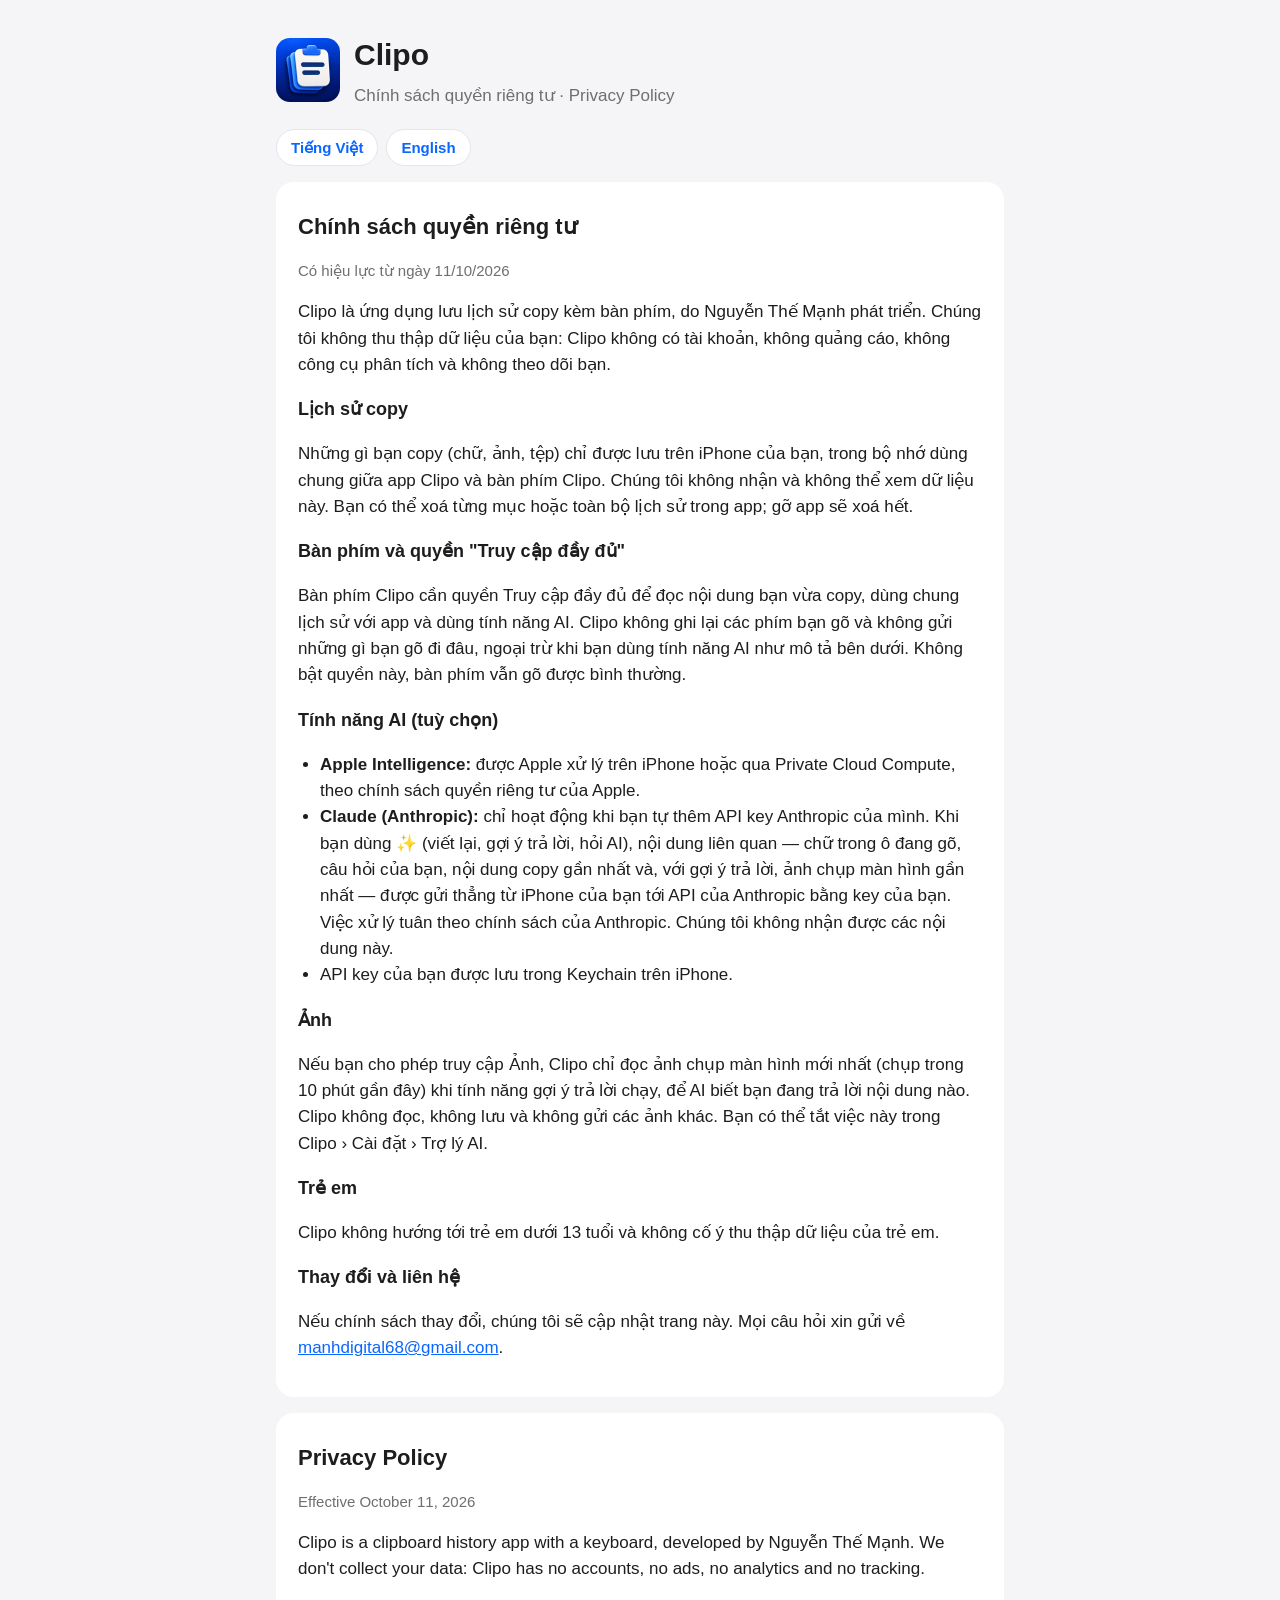
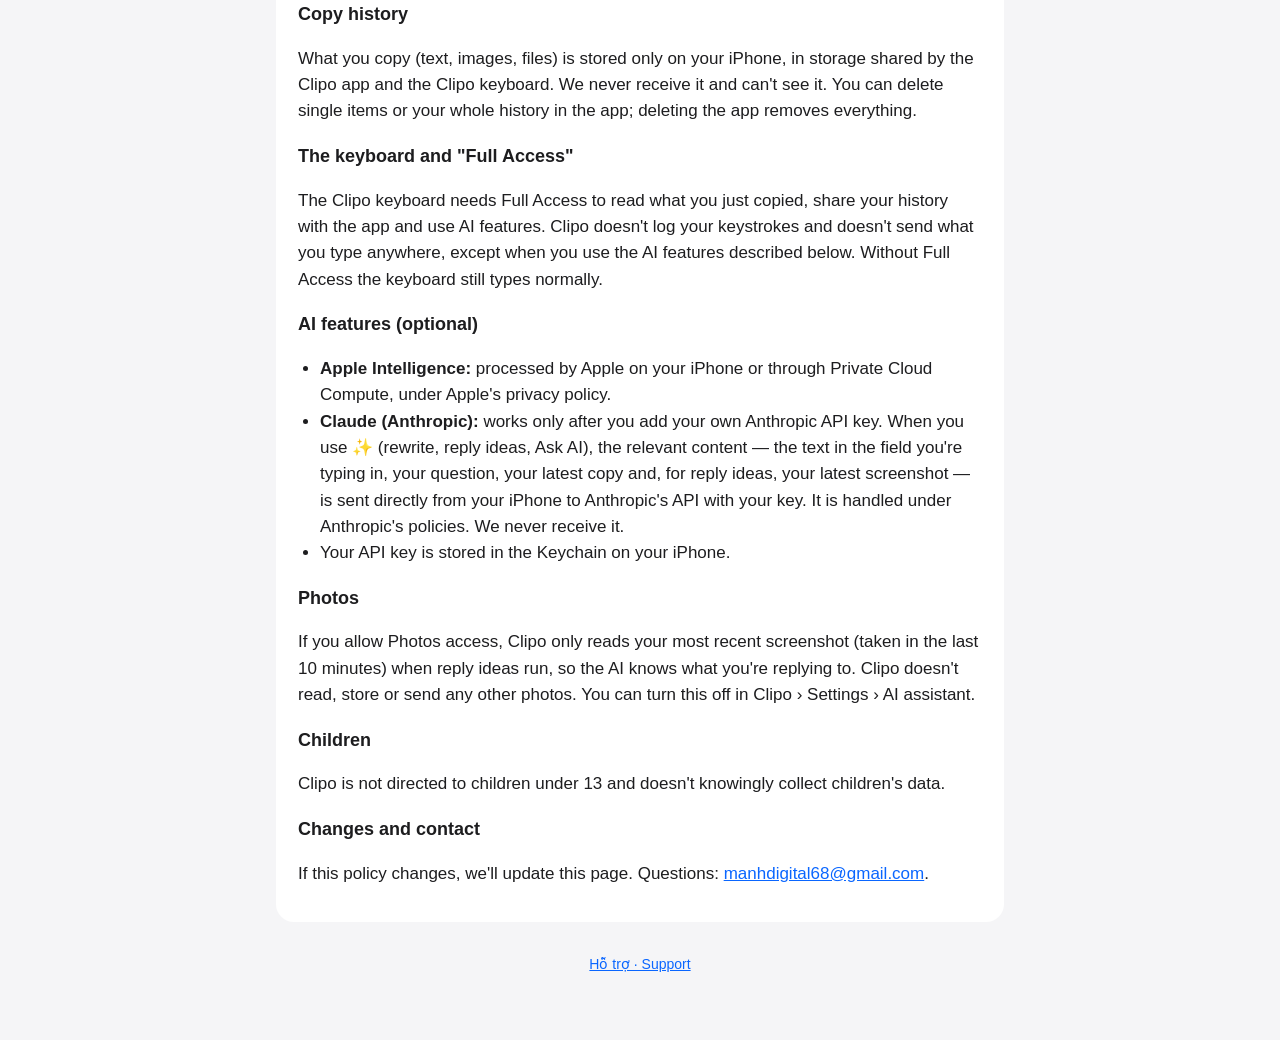
==== privacy.html @ c69a5fce "Clipo support and privacy pages Co-Authored-By: Claude Opus 5.5 <noreply@anthropic.com>" ====
<!doctype html>
<html lang="vi">
<head>
<meta charset="utf-8">
<meta name="viewport" content="width=device-width, initial-scale=1">
<title>Clipo – Chính sách quyền riêng tư · Privacy Policy</title>
<link rel="stylesheet" href="style.css">
</head>
<body>
<main>
<header>
  <img src="icon.png" alt="Clipo">
  <div>
    <h1>Clipo</h1>
    <p class="tagline">Chính sách quyền riêng tư · Privacy Policy</p>
  </div>
</header>
<nav class="lang"><a href="#vi">Tiếng Việt</a><a href="#en">English</a></nav>

<section class="card" id="vi">
<h2>Chính sách quyền riêng tư</h2>
<p class="muted">Có hiệu lực từ ngày 11/10/2026</p>

<p>Clipo là ứng dụng lưu lịch sử copy kèm bàn phím, do Nguyễn Thế Mạnh phát triển. Chúng tôi không thu thập dữ liệu của bạn: Clipo không có tài khoản, không quảng cáo, không công cụ phân tích và không theo dõi bạn.</p>

<h3>Lịch sử copy</h3>
<p>Những gì bạn copy (chữ, ảnh, tệp) chỉ được lưu trên iPhone của bạn, trong bộ nhớ dùng chung giữa app Clipo và bàn phím Clipo. Chúng tôi không nhận và không thể xem dữ liệu này. Bạn có thể xoá từng mục hoặc toàn bộ lịch sử trong app; gỡ app sẽ xoá hết.</p>

<h3>Bàn phím và quyền "Truy cập đầy đủ"</h3>
<p>Bàn phím Clipo cần quyền Truy cập đầy đủ để đọc nội dung bạn vừa copy, dùng chung lịch sử với app và dùng tính năng AI. Clipo không ghi lại các phím bạn gõ và không gửi những gì bạn gõ đi đâu, ngoại trừ khi bạn dùng tính năng AI như mô tả bên dưới. Không bật quyền này, bàn phím vẫn gõ được bình thường.</p>

<h3>Tính năng AI (tuỳ chọn)</h3>
<ul>
  <li><strong>Apple Intelligence:</strong> được Apple xử lý trên iPhone hoặc qua Private Cloud Compute, theo chính sách quyền riêng tư của Apple.</li>
  <li><strong>Claude (Anthropic):</strong> chỉ hoạt động khi bạn tự thêm API key Anthropic của mình. Khi bạn dùng ✨ (viết lại, gợi ý trả lời, hỏi AI), nội dung liên quan — chữ trong ô đang gõ, câu hỏi của bạn, nội dung copy gần nhất và, với gợi ý trả lời, ảnh chụp màn hình gần nhất — được gửi thẳng từ iPhone của bạn tới API của Anthropic bằng key của bạn. Việc xử lý tuân theo chính sách của Anthropic. Chúng tôi không nhận được các nội dung này.</li>
  <li>API key của bạn được lưu trong Keychain trên iPhone.</li>
</ul>

<h3>Ảnh</h3>
<p>Nếu bạn cho phép truy cập Ảnh, Clipo chỉ đọc ảnh chụp màn hình mới nhất (chụp trong 10 phút gần đây) khi tính năng gợi ý trả lời chạy, để AI biết bạn đang trả lời nội dung nào. Clipo không đọc, không lưu và không gửi các ảnh khác. Bạn có thể tắt việc này trong Clipo › Cài đặt › Trợ lý AI.</p>

<h3>Trẻ em</h3>
<p>Clipo không hướng tới trẻ em dưới 13 tuổi và không cố ý thu thập dữ liệu của trẻ em.</p>

<h3>Thay đổi và liên hệ</h3>
<p>Nếu chính sách thay đổi, chúng tôi sẽ cập nhật trang này. Mọi câu hỏi xin gửi về <a href="mailto:manhdigital68@gmail.com">manhdigital68@gmail.com</a>.</p>
</section>

<section class="card" id="en" lang="en">
<h2>Privacy Policy</h2>
<p class="muted">Effective October 11, 2026</p>

<p>Clipo is a clipboard history app with a keyboard, developed by Nguyễn Thế Mạnh. We don't collect your data: Clipo has no accounts, no ads, no analytics and no tracking.</p>

<h3>Copy history</h3>
<p>What you copy (text, images, files) is stored only on your iPhone, in storage shared by the Clipo app and the Clipo keyboard. We never receive it and can't see it. You can delete single items or your whole history in the app; deleting the app removes everything.</p>

<h3>The keyboard and "Full Access"</h3>
<p>The Clipo keyboard needs Full Access to read what you just copied, share your history with the app and use AI features. Clipo doesn't log your keystrokes and doesn't send what you type anywhere, except when you use the AI features described below. Without Full Access the keyboard still types normally.</p>

<h3>AI features (optional)</h3>
<ul>
  <li><strong>Apple Intelligence:</strong> processed by Apple on your iPhone or through Private Cloud Compute, under Apple's privacy policy.</li>
  <li><strong>Claude (Anthropic):</strong> works only after you add your own Anthropic API key. When you use ✨ (rewrite, reply ideas, Ask AI), the relevant content — the text in the field you're typing in, your question, your latest copy and, for reply ideas, your latest screenshot — is sent directly from your iPhone to Anthropic's API with your key. It is handled under Anthropic's policies. We never receive it.</li>
  <li>Your API key is stored in the Keychain on your iPhone.</li>
</ul>

<h3>Photos</h3>
<p>If you allow Photos access, Clipo only reads your most recent screenshot (taken in the last 10 minutes) when reply ideas run, so the AI knows what you're replying to. Clipo doesn't read, store or send any other photos. You can turn this off in Clipo › Settings › AI assistant.</p>

<h3>Children</h3>
<p>Clipo is not directed to children under 13 and doesn't knowingly collect children's data.</p>

<h3>Changes and contact</h3>
<p>If this policy changes, we'll update this page. Questions: <a href="mailto:manhdigital68@gmail.com">manhdigital68@gmail.com</a>.</p>
</section>

<footer><a href="index.html">Hỗ trợ · Support</a></footer>
</main>
</body>
</html>
---- style.css ----
:root {
  --bg: #f5f5f7;
  --card: #ffffff;
  --text: #1d1d1f;
  --muted: #6e6e73;
  --accent: #0a66ff;
  --line: #e5e5ea;
}
@media (prefers-color-scheme: dark) {
  :root { --bg: #000; --card: #1c1c1e; --text: #f5f5f7; --muted: #a1a1a6; --accent: #4c8dff; --line: #2c2c2e; }
}
* { box-sizing: border-box; }
body {
  margin: 0;
  background: var(--bg);
  color: var(--text);
  font: 17px/1.55 -apple-system, BlinkMacSystemFont, "SF Pro Text", "Helvetica Neue", Arial, sans-serif;
}
main { max-width: 760px; margin: 0 auto; padding: 32px 16px 64px; }
header { display: flex; align-items: center; gap: 14px; margin-bottom: 8px; }
header img { width: 64px; height: 64px; border-radius: 14px; }
h1 { font-size: 30px; margin: 0; }
.tagline { color: var(--muted); margin: 4px 0 0; }
nav.lang { margin: 20px 0 8px; display: flex; gap: 8px; }
nav.lang a {
  padding: 6px 14px; border-radius: 999px; background: var(--card); color: var(--accent);
  text-decoration: none; font-weight: 600; font-size: 15px; border: 1px solid var(--line);
}
section.card { background: var(--card); border-radius: 18px; padding: 8px 22px 18px; margin: 16px 0; }
h2 { font-size: 22px; margin: 20px 0 6px; }
h3 { font-size: 18px; margin: 18px 0 4px; }
p, li { color: var(--text); }
.muted { color: var(--muted); font-size: 15px; }
a { color: var(--accent); }
ul { padding-left: 22px; }
footer { color: var(--muted); font-size: 14px; text-align: center; margin-top: 32px; }
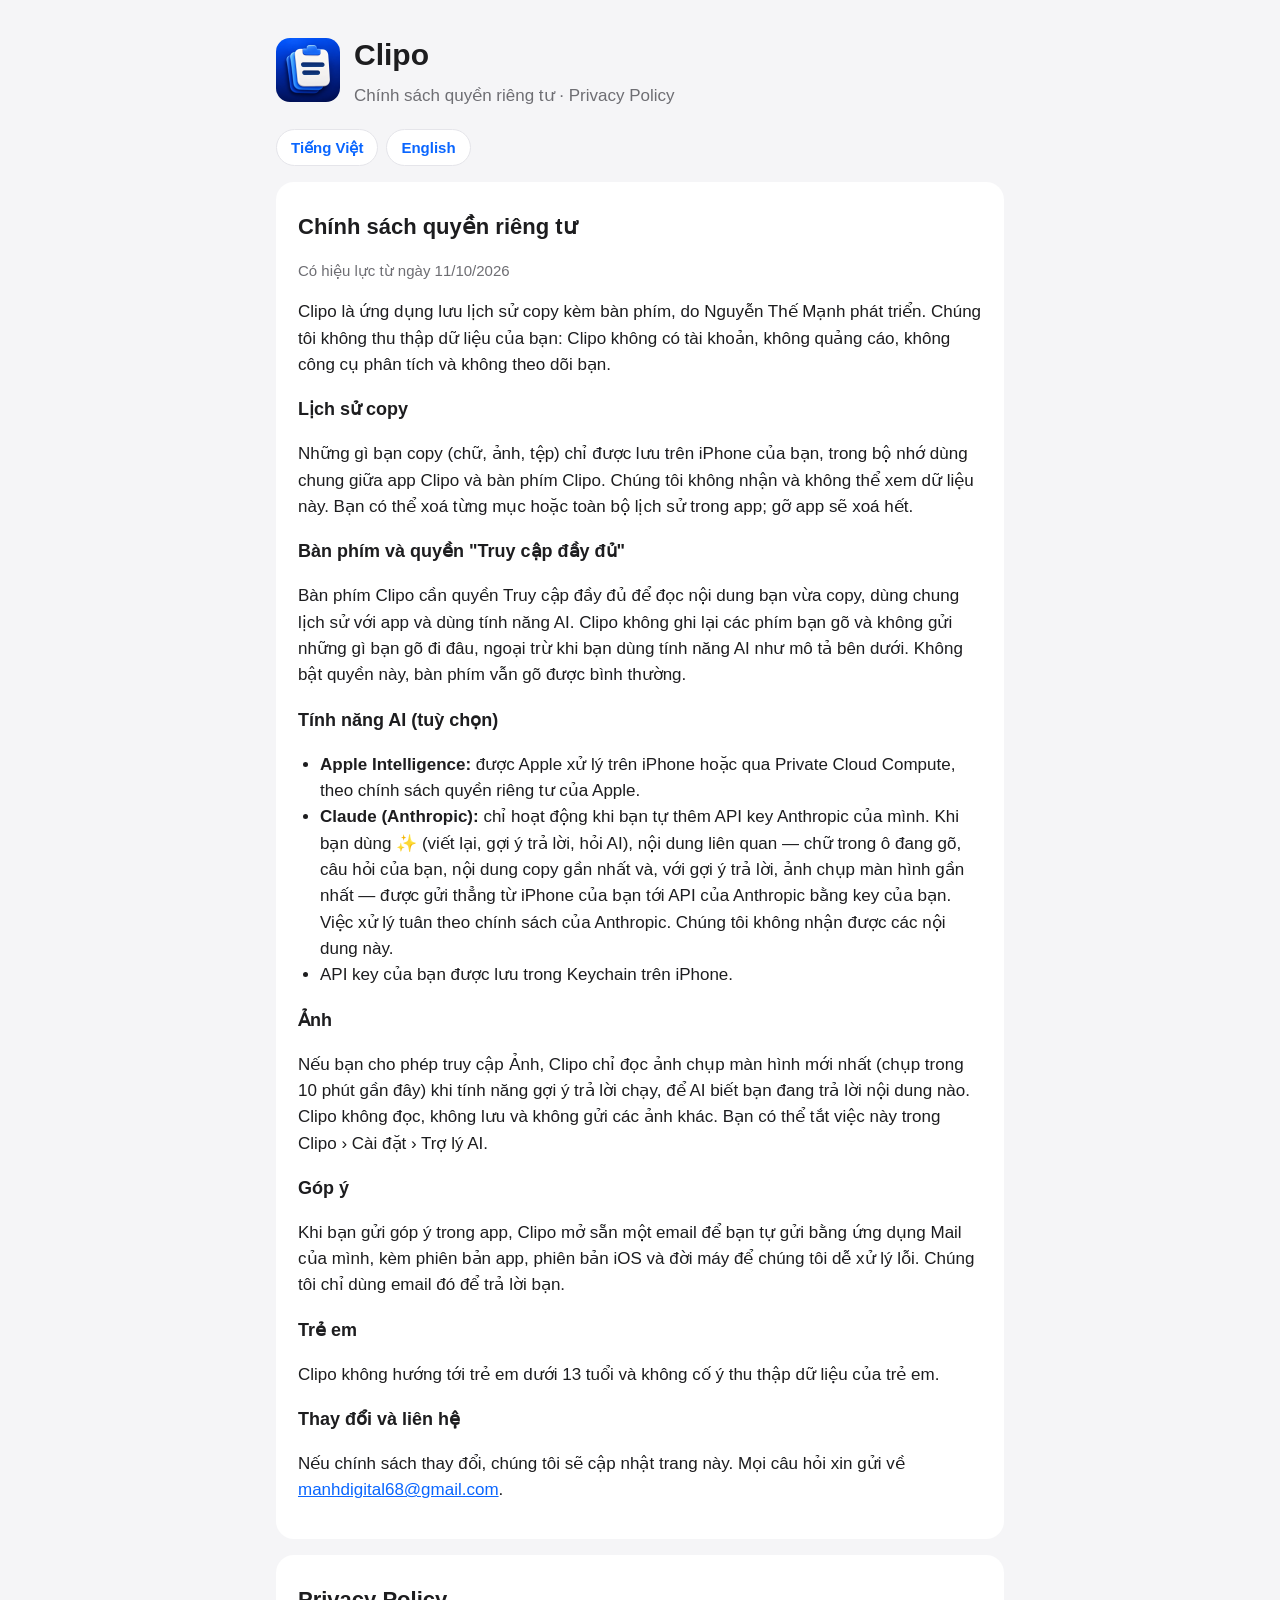
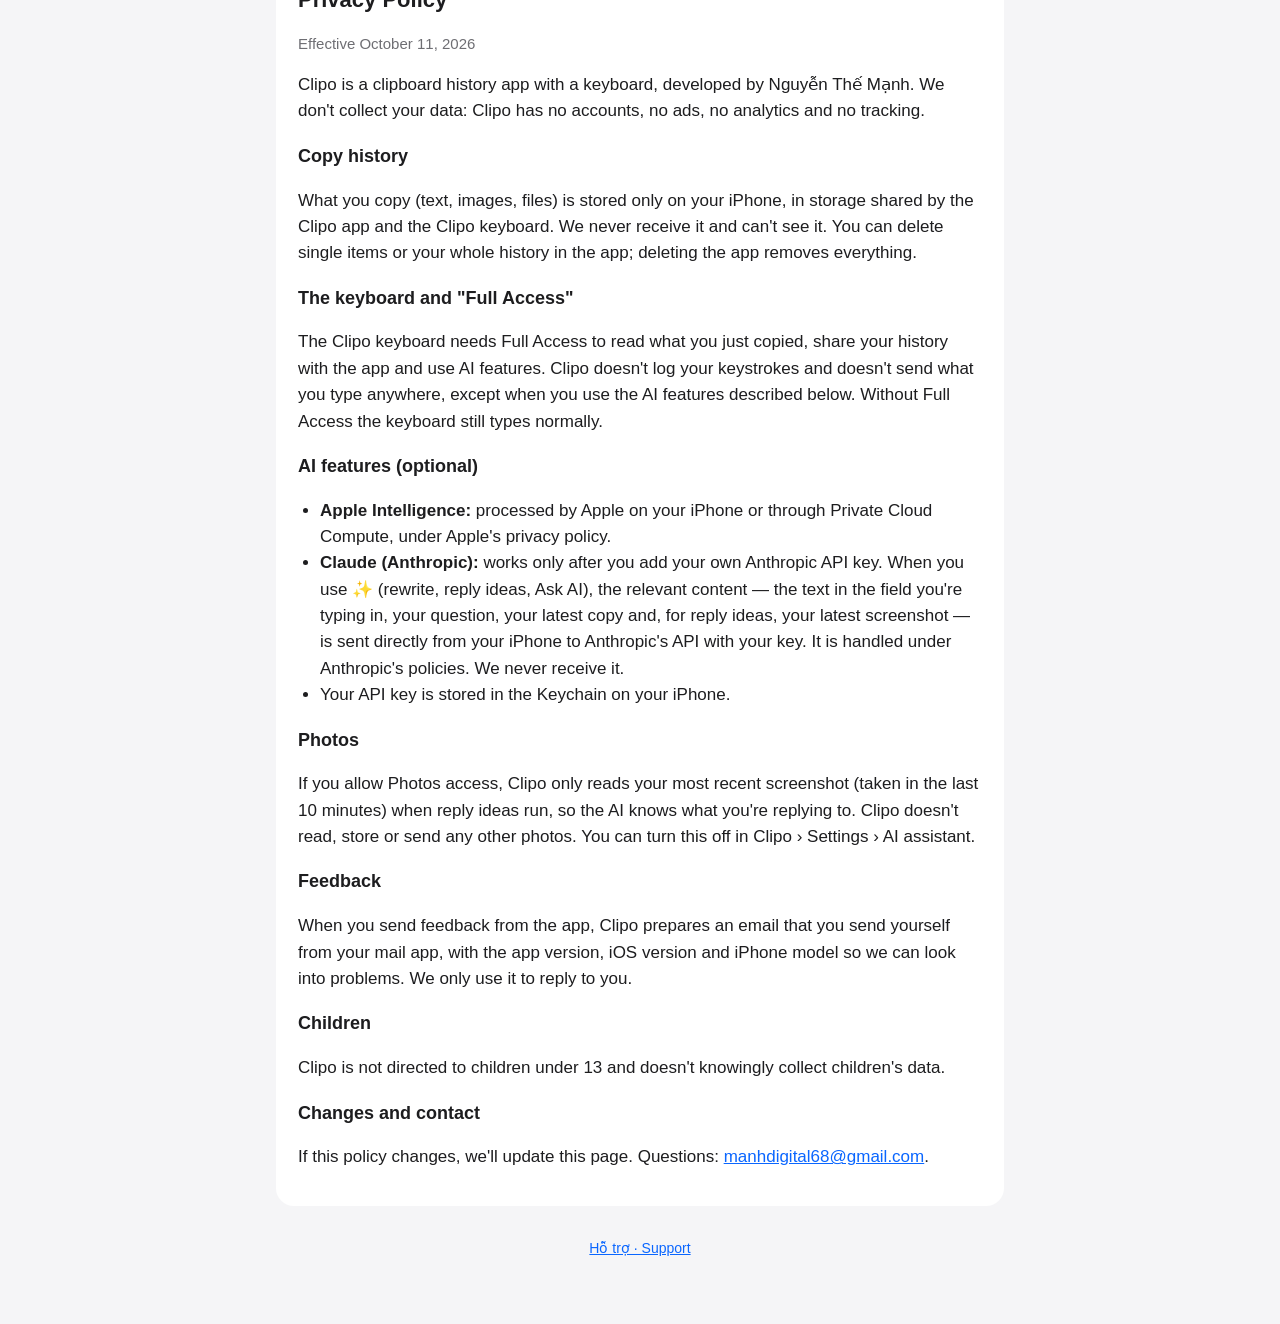
==== commit 2ed329af: "Feedback note, developer link, demo layout Co-Authored-By: Claude Opus 5.5 <noreply@anthropic.com>" ====
--- a/privacy.html
+++ b/privacy.html
@@ -39,6 +39,9 @@
 <h3>Ảnh</h3>
 <p>Nếu bạn cho phép truy cập Ảnh, Clipo chỉ đọc ảnh chụp màn hình mới nhất (chụp trong 10 phút gần đây) khi tính năng gợi ý trả lời chạy, để AI biết bạn đang trả lời nội dung nào. Clipo không đọc, không lưu và không gửi các ảnh khác. Bạn có thể tắt việc này trong Clipo › Cài đặt › Trợ lý AI.</p>
 
+<h3>Góp ý</h3>
+<p>Khi bạn gửi góp ý trong app, Clipo mở sẵn một email để bạn tự gửi bằng ứng dụng Mail của mình, kèm phiên bản app, phiên bản iOS và đời máy để chúng tôi dễ xử lý lỗi. Chúng tôi chỉ dùng email đó để trả lời bạn.</p>
+
 <h3>Trẻ em</h3>
 <p>Clipo không hướng tới trẻ em dưới 13 tuổi và không cố ý thu thập dữ liệu của trẻ em.</p>
 
@@ -68,6 +71,9 @@
 <h3>Photos</h3>
 <p>If you allow Photos access, Clipo only reads your most recent screenshot (taken in the last 10 minutes) when reply ideas run, so the AI knows what you're replying to. Clipo doesn't read, store or send any other photos. You can turn this off in Clipo › Settings › AI assistant.</p>
 
+<h3>Feedback</h3>
+<p>When you send feedback from the app, Clipo prepares an email that you send yourself from your mail app, with the app version, iOS version and iPhone model so we can look into problems. We only use it to reply to you.</p>
+
 <h3>Children</h3>
 <p>Clipo is not directed to children under 13 and doesn't knowingly collect children's data.</p>
 
